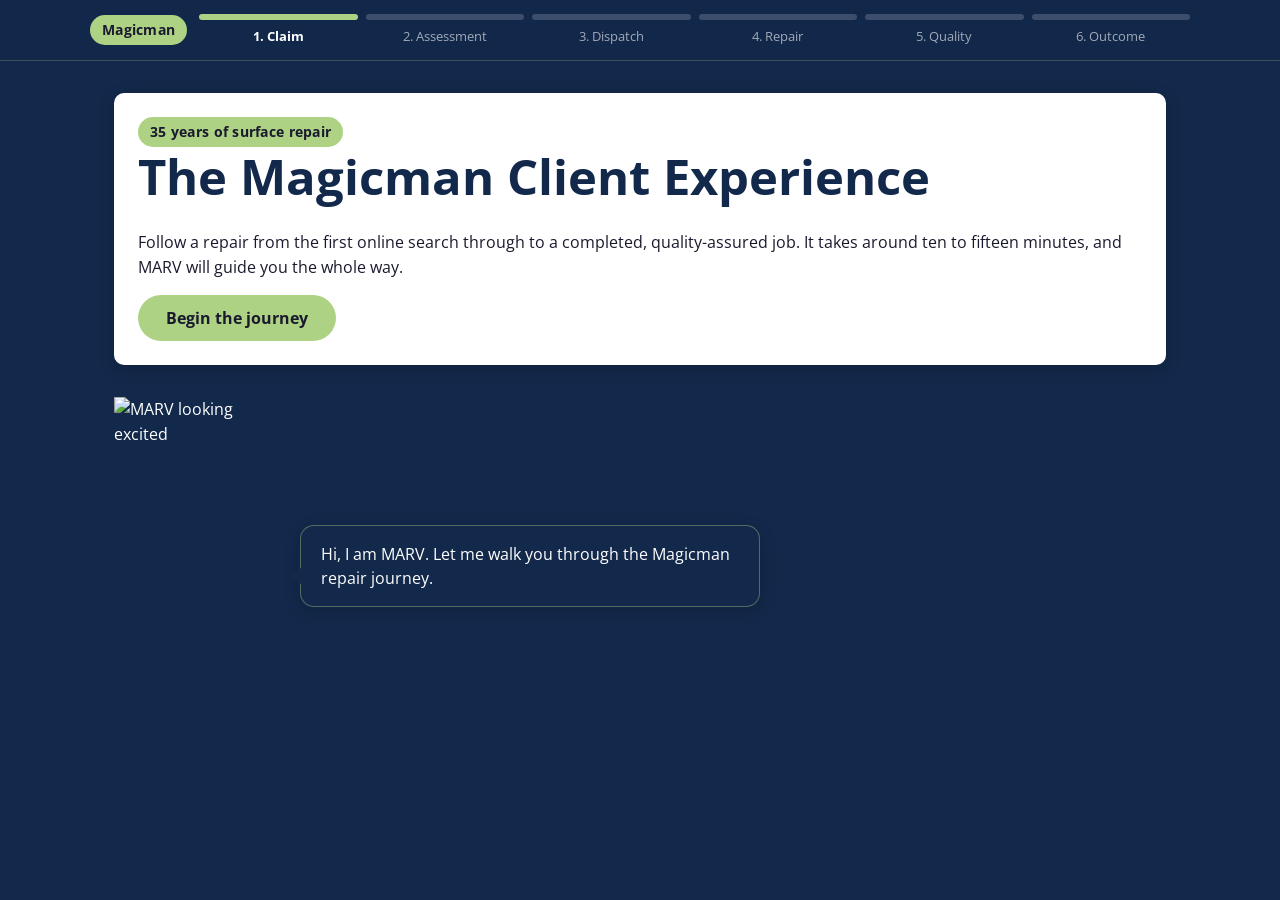
==== index.html @ 82dbc32d "Scaffold MM-CE: folder structure, brand CSS, MARV/navigation JS, index shell - Create full repositor" ====
<!DOCTYPE html>
<html lang="en-GB">
<head>
  <meta charset="UTF-8">
  <meta name="viewport" content="width=device-width, initial-scale=1.0">
  <title>Magicman Client Experience</title>
  <meta name="description" content="An interactive showcase of the Magicman surface repair service journey.">

  <!-- Open Sans via Google Fonts (Bold for headings, Regular for body) -->
  <link rel="preconnect" href="https://fonts.googleapis.com">
  <link rel="preconnect" href="https://fonts.gstatic.com" crossorigin>
  <link href="https://fonts.googleapis.com/css2?family=Open+Sans:wght@400;700&display=swap" rel="stylesheet">

  <link rel="stylesheet" href="css/main.css">
</head>
<body>
  <div class="app-shell">

    <!-- Progress indicator - visible at all times, reflects journey position -->
    <header class="progress-bar" aria-label="Journey progress">
      <div class="progress-bar__inner">
        <span class="label-accent">Magicman</span>
        <ol class="progress-steps" id="progress-steps">
          <!-- Steps rendered by main.js -->
        </ol>
      </div>
    </header>

    <main class="content-wrap">

      <!-- Intro / welcome - shown before the journey begins.
           No progression event fires on load. -->
      <section class="stage" id="intro">
        <div class="card fade-up">
          <span class="label-accent">35 years of surface repair</span>
          <h1>The Magicman Client Experience</h1>
          <p>
            Follow a repair from the first online search through to a completed,
            quality-assured job. It takes around ten to fifteen minutes, and
            MARV will guide you the whole way.
          </p>
          <button class="btn btn-primary" id="start-journey" type="button">
            Begin the journey
          </button>
        </div>

        <!-- MARV guide block -->
        <div class="marv fade-up" style="--delay: 160ms; margin-top: 32px;">
          <img class="marv-sprite" id="marv-sprite"
               src="assets/marv/marvexcited.png"
               alt="MARV the Magicman guide">
          <div class="marv-bubble default" id="marv-bubble">
            Hi, I am MARV. Let me walk you through the Magicman repair journey.
          </div>
        </div>
      </section>

      <!-- Stage host - stage files are loaded into here on demand -->
      <section id="stage-host" aria-live="polite"></section>

    </main>
  </div>

  <script src="js/main.js"></script>
</body>
</html>
---- css/main.css ----
/* ==========================================================================
   Magicman Client Experience (MM-CE)
   main.css - Global styles, brand system, base components
   UK English throughout. No em dashes anywhere in this project.
   ========================================================================== */

/* --------------------------------------------------------------------------
   1. Brand variables
   -------------------------------------------------------------------------- */
:root {
  /* Brand colours */
  --navy: #13294B;        /* Crow Black Blue - primary background and structure */
  --wasabi: #AED284;      /* Primary accent - highlights, badges, buttons, key labels */
  --lone-hunter: #93C847; /* Secondary accent - icons, dividers, supporting elements */
  --white: #FFFFFF;       /* Body text on dark, card backgrounds */
  --dark-text: #1A1A2E;   /* Body text on white or light backgrounds */

  /* Reaction colours (success / error feedback) */
  --reaction-correct: var(--wasabi);
  --reaction-wrong: #C0392B;

  /* Typography scale (Open Sans) */
  --font-family: 'Open Sans', Arial, Helvetica, sans-serif;
  --h1: 48.8px;
  --h2: 39px;
  --h3: 31px;
  --h4: 25px;
  --h5: 20px;
  --body: 16px;

  /* Layout */
  --max-content-width: 1100px;
  --card-radius: 10px;
  --card-shadow: 0 4px 16px rgba(0, 0, 0, 0.18);
  --card-padding: 24px;

  /* Motion */
  --transition-fast: 160ms ease;
  --transition-base: 280ms ease;
  --entrance-duration: 520ms;
}

/* --------------------------------------------------------------------------
   2. Reset and base
   -------------------------------------------------------------------------- */
*,
*::before,
*::after {
  box-sizing: border-box;
}

html,
body {
  margin: 0;
  padding: 0;
}

body {
  font-family: var(--font-family);
  font-size: var(--body);
  font-weight: 400;
  line-height: 1.55;
  color: var(--white);
  background-color: var(--navy);
  -webkit-font-smoothing: antialiased;
  -moz-osx-font-smoothing: grayscale;
  min-height: 100vh;
}

img {
  max-width: 100%;
  display: block;
}

/* --------------------------------------------------------------------------
   3. Typography
   -------------------------------------------------------------------------- */
h1, h2, h3, h4, h5 {
  font-weight: 700;
  line-height: 1.2;
  margin: 0 0 0.5em;
}

h1 { font-size: var(--h1); }
h2 { font-size: var(--h2); }
h3 { font-size: var(--h3); }
h4 { font-size: var(--h4); }
h5 { font-size: var(--h5); }

p {
  margin: 0 0 1em;
}

a {
  color: var(--wasabi);
}

/* Accent labels - Wasabi/Lone Hunter only used as backgrounds with dark text,
   never as readable text on a light background (WCAG). */
.label-accent {
  display: inline-block;
  background-color: var(--wasabi);
  color: var(--dark-text);
  font-weight: 700;
  padding: 4px 12px;
  border-radius: 999px;
  font-size: 14px;
  letter-spacing: 0.02em;
}

/* --------------------------------------------------------------------------
   4. Layout
   -------------------------------------------------------------------------- */
.app-shell {
  display: flex;
  flex-direction: column;
  min-height: 100vh;
}

.content-wrap {
  width: 100%;
  max-width: var(--max-content-width);
  margin: 0 auto;
  padding: 32px 24px 64px;
}

/* --------------------------------------------------------------------------
   5. Cards
   -------------------------------------------------------------------------- */
.card {
  background-color: var(--white);
  color: var(--dark-text);
  border-radius: var(--card-radius);
  box-shadow: var(--card-shadow);
  padding: var(--card-padding);
}

.card h1, .card h2, .card h3, .card h4, .card h5 {
  color: var(--navy);
}

/* Grid rule: any grid with expandable / click-to-reveal cards must use
   align-items: start on the container and align-self: start on each card.
   Never default stretch. */
.card-grid {
  display: grid;
  gap: 20px;
  align-items: start;
}

.card-grid > .card {
  align-self: start;
}

/* --------------------------------------------------------------------------
   6. Buttons
   -------------------------------------------------------------------------- */
.btn {
  font-family: var(--font-family);
  font-size: var(--body);
  font-weight: 700;
  cursor: pointer;
  border: none;
  border-radius: 999px;
  padding: 12px 28px;
  transition: transform var(--transition-fast), box-shadow var(--transition-fast), background-color var(--transition-fast);
}

.btn:focus-visible {
  outline: 3px solid var(--lone-hunter);
  outline-offset: 2px;
}

.btn-primary {
  background-color: var(--wasabi);
  color: var(--dark-text);
}

.btn-primary:hover {
  background-color: var(--lone-hunter);
  transform: translateY(-2px);
  box-shadow: 0 6px 18px rgba(0, 0, 0, 0.28);
}

.btn-ghost {
  background-color: transparent;
  color: var(--white);
  border: 2px solid var(--wasabi);
}

.btn-ghost:hover {
  background-color: rgba(174, 210, 132, 0.14);
}

.btn:disabled {
  opacity: 0.45;
  cursor: not-allowed;
  transform: none;
  box-shadow: none;
}

/* --------------------------------------------------------------------------
   7. Progress indicator
   -------------------------------------------------------------------------- */
.progress-bar {
  position: sticky;
  top: 0;
  z-index: 50;
  background-color: rgba(19, 41, 75, 0.96);
  backdrop-filter: blur(4px);
  border-bottom: 1px solid rgba(174, 210, 132, 0.25);
  padding: 14px 24px;
}

.progress-bar__inner {
  max-width: var(--max-content-width);
  margin: 0 auto;
  display: flex;
  align-items: center;
  gap: 12px;
}

.progress-steps {
  display: flex;
  flex: 1;
  gap: 8px;
  list-style: none;
  margin: 0;
  padding: 0;
}

.progress-step {
  flex: 1;
  display: flex;
  flex-direction: column;
  align-items: center;
  gap: 6px;
  text-align: center;
  font-size: 13px;
  color: rgba(255, 255, 255, 0.6);
  transition: color var(--transition-base);
}

.progress-step__dot {
  width: 100%;
  height: 6px;
  border-radius: 999px;
  background-color: rgba(255, 255, 255, 0.18);
  transition: background-color var(--transition-base);
}

.progress-step__label {
  white-space: nowrap;
  overflow: hidden;
  text-overflow: ellipsis;
  max-width: 100%;
}

.progress-step.is-active {
  color: var(--white);
  font-weight: 700;
}

.progress-step.is-active .progress-step__dot {
  background-color: var(--wasabi);
}

.progress-step.is-complete {
  color: rgba(174, 210, 132, 0.9);
}

.progress-step.is-complete .progress-step__dot {
  background-color: var(--lone-hunter);
}

/* --------------------------------------------------------------------------
   8. MARV - guide character and speech bubble
   -------------------------------------------------------------------------- */
.marv {
  display: flex;
  align-items: flex-end;
  gap: 18px;
}

.marv-sprite {
  width: 168px;
  height: 210px;        /* 224 x 280 native ratio, scaled */
  object-fit: contain;
  flex-shrink: 0;
}

.marv-bubble {
  position: relative;
  max-width: 460px;
  padding: 16px 20px;
  border-radius: 14px;
  font-size: var(--body);
  line-height: 1.5;
  box-shadow: var(--card-shadow);
}

/* Speech tail */
.marv-bubble::before {
  content: '';
  position: absolute;
  left: -12px;
  bottom: 22px;
  border-width: 8px 12px 8px 0;
  border-style: solid;
  border-color: transparent currentColor transparent transparent;
}

/* default - navy background, white text */
.marv-bubble.default {
  background-color: var(--navy);
  color: var(--white);
  border: 1px solid rgba(174, 210, 132, 0.4);
}
.marv-bubble.default::before {
  border-right-color: var(--navy);
}

/* correct - green background, dark text.
   'correct' and 'correct-reaction' are treated as equivalent. */
.marv-bubble.correct,
.marv-bubble.correct-reaction {
  background-color: var(--reaction-correct);
  color: var(--dark-text);
}
.marv-bubble.correct::before,
.marv-bubble.correct-reaction::before {
  border-right-color: var(--reaction-correct);
}

/* wrong - red background, white text.
   'wrong' and 'wrong-reaction' are treated as equivalent. */
.marv-bubble.wrong,
.marv-bubble.wrong-reaction {
  background-color: var(--reaction-wrong);
  color: var(--white);
}
.marv-bubble.wrong::before,
.marv-bubble.wrong-reaction::before {
  border-right-color: var(--reaction-wrong);
}

/* --------------------------------------------------------------------------
   9. Stage container and entrance animations
   -------------------------------------------------------------------------- */
.stage {
  animation: stage-enter var(--entrance-duration) ease both;
}

.fade-up {
  animation: fade-up var(--entrance-duration) ease both;
}

/* Stagger helper - apply with inline style --delay if needed */
.fade-up[style*="--delay"] {
  animation-delay: var(--delay);
}

@keyframes stage-enter {
  from {
    opacity: 0;
    transform: translateY(24px);
  }
  to {
    opacity: 1;
    transform: translateY(0);
  }
}

@keyframes fade-up {
  from {
    opacity: 0;
    transform: translateY(16px);
  }
  to {
    opacity: 1;
    transform: translateY(0);
  }
}

/* Respect reduced motion preferences */
@media (prefers-reduced-motion: reduce) {
  *,
  *::before,
  *::after {
    animation-duration: 0.001ms !important;
    animation-iteration-count: 1 !important;
    transition-duration: 0.001ms !important;
  }
}

/* --------------------------------------------------------------------------
   10. Utility
   -------------------------------------------------------------------------- */
.visually-hidden {
  position: absolute;
  width: 1px;
  height: 1px;
  padding: 0;
  margin: -1px;
  overflow: hidden;
  clip: rect(0, 0, 0, 0);
  white-space: nowrap;
  border: 0;
}

.text-centre {
  text-align: center;
}

/* --------------------------------------------------------------------------
   11. Responsive - desktop optimised, tablet supported, mobile not broken
   -------------------------------------------------------------------------- */

/* Tablet landscape (1024px) */
@media (max-width: 1024px) {
  :root {
    --h1: 40px;
    --h2: 33px;
    --h3: 27px;
  }
}

/* Mobile - must not be broken */
@media (max-width: 720px) {
  :root {
    --h1: 32px;
    --h2: 27px;
    --h3: 23px;
    --h4: 20px;
  }

  .content-wrap {
    padding: 24px 16px 48px;
  }

  .marv {
    flex-direction: column;
    align-items: center;
    text-align: center;
  }

  .marv-bubble::before {
    display: none;
  }

  .progress-step__label {
    display: none;
  }
}
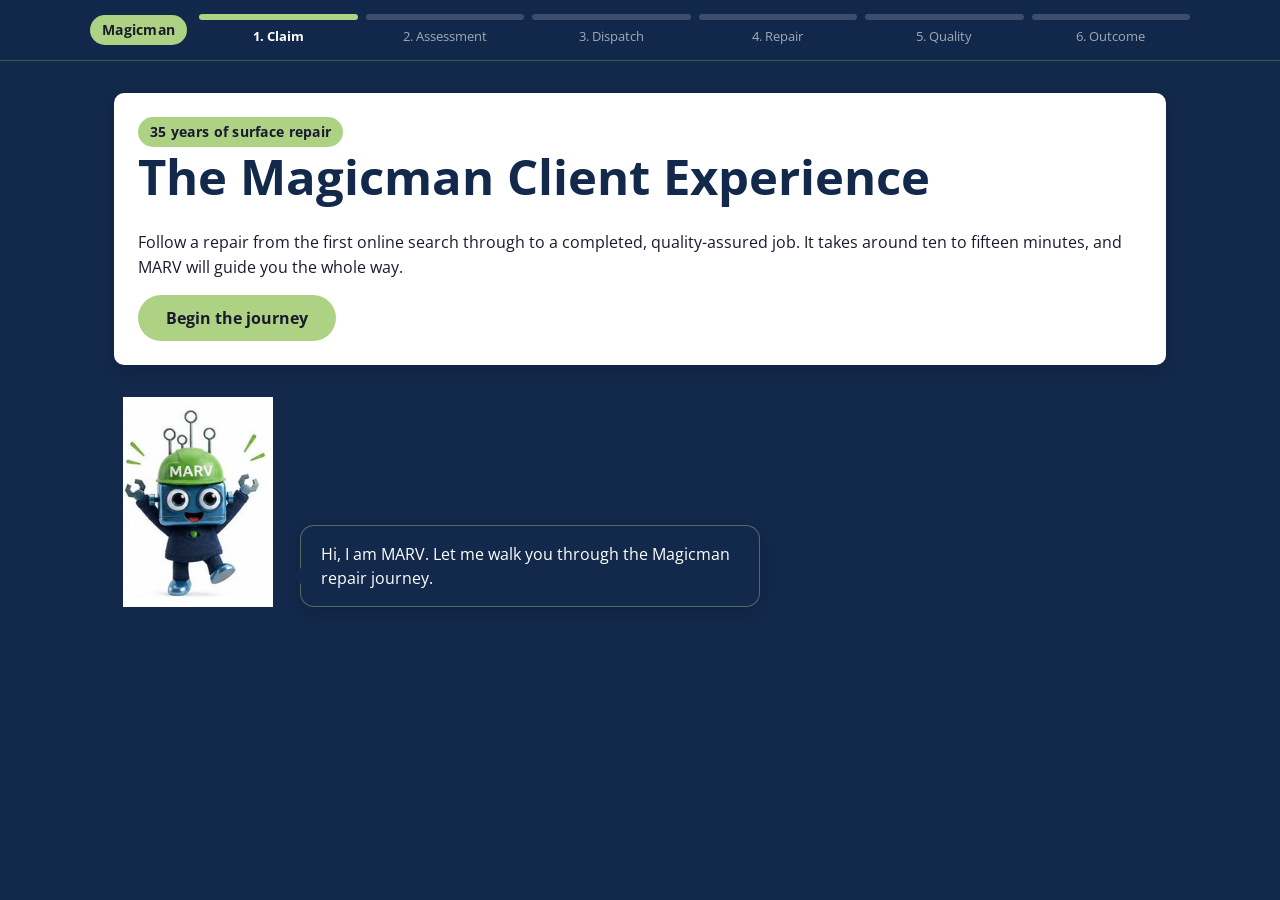
==== commit 9f2234f2: "Point MARV sprite references at the hyphenated asset filenames" ====
--- a/index.html
+++ b/index.html
@@ -47,7 +47,7 @@
         <!-- MARV guide block -->
         <div class="marv fade-up" style="--delay: 160ms; margin-top: 32px;">
           <img class="marv-sprite" id="marv-sprite"
-               src="assets/marv/marvexcited.png"
+               src="assets/marv/marv-excited.png"
                alt="MARV the Magicman guide">
           <div class="marv-bubble default" id="marv-bubble">
             Hi, I am MARV. Let me walk you through the Magicman repair journey.
--- a/css/main.css
+++ b/css/main.css
@@ -320,26 +320,20 @@
   border-right-color: var(--navy);
 }
 
-/* correct - green background, dark text.
-   'correct' and 'correct-reaction' are treated as equivalent. */
-.marv-bubble.correct,
+/* correct-reaction - green background, dark text */
 .marv-bubble.correct-reaction {
   background-color: var(--reaction-correct);
   color: var(--dark-text);
 }
-.marv-bubble.correct::before,
 .marv-bubble.correct-reaction::before {
   border-right-color: var(--reaction-correct);
 }
 
-/* wrong - red background, white text.
-   'wrong' and 'wrong-reaction' are treated as equivalent. */
-.marv-bubble.wrong,
+/* wrong-reaction - red background, white text */
 .marv-bubble.wrong-reaction {
   background-color: var(--reaction-wrong);
   color: var(--white);
 }
-.marv-bubble.wrong::before,
 .marv-bubble.wrong-reaction::before {
   border-right-color: var(--reaction-wrong);
 }
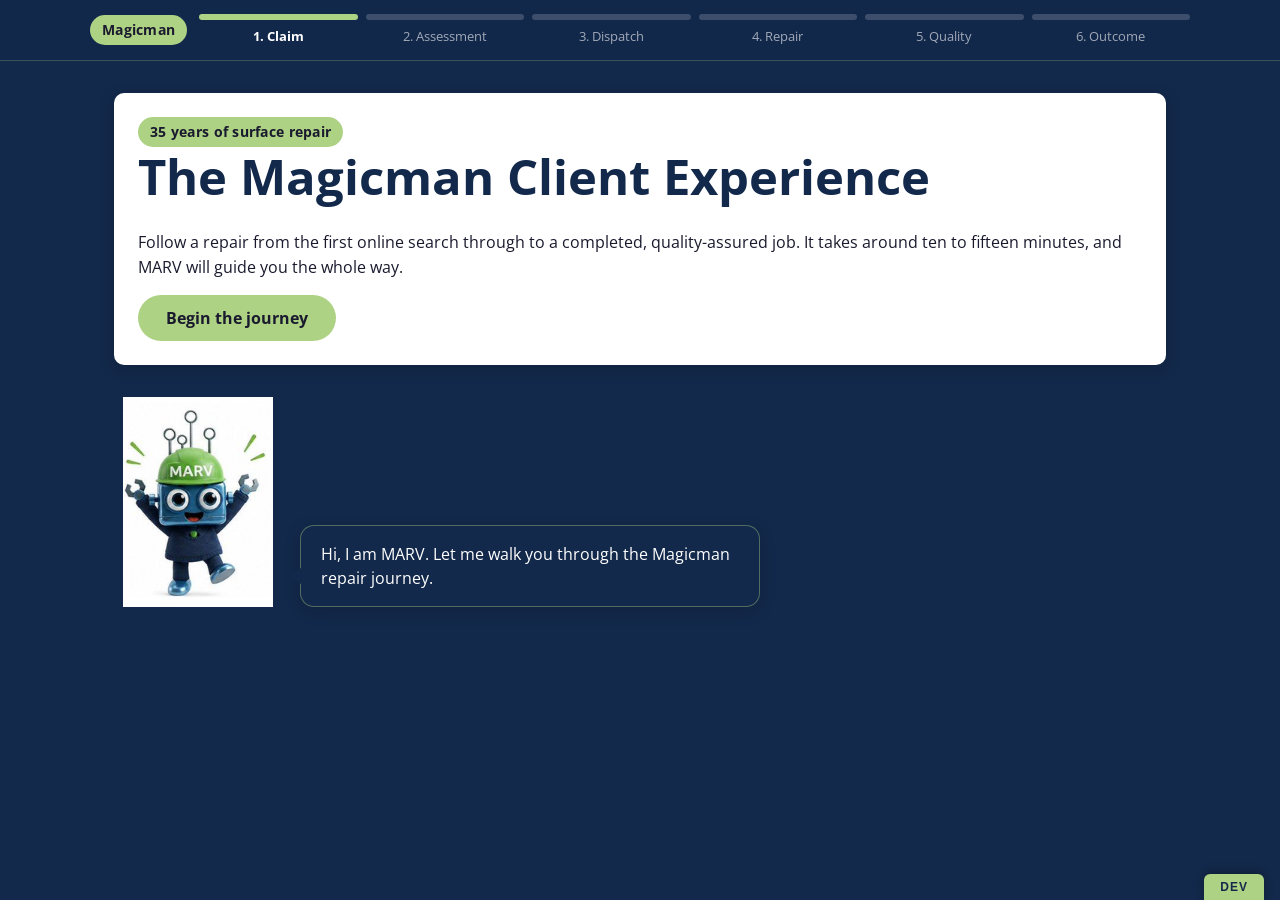
==== commit b3005ea7: "Add Stage 2 assessment page and developer navigation panel" ====
--- a/index.html
+++ b/index.html
@@ -47,7 +47,7 @@
         <!-- MARV guide block -->
         <div class="marv fade-up" style="--delay: 160ms; margin-top: 32px;">
           <img class="marv-sprite" id="marv-sprite"
-               src="assets/marv/marv-excited.png"
+               src="assets/marv/marvexcited.png"
                alt="MARV the Magicman guide">
           <div class="marv-bubble default" id="marv-bubble">
             Hi, I am MARV. Let me walk you through the Magicman repair journey.
@@ -61,6 +61,17 @@
     </main>
   </div>
 
+  <!-- DEVELOPER NAVIGATION - REMOVE BEFORE LAUNCH -->
+  <div class="dev-nav" id="dev-nav">
+    <div class="dev-nav__panel">
+      <h4 class="dev-nav__title">Developer Navigation - Remove Before Launch</h4>
+      <a class="dev-nav__btn" href="stages/MM-CE-S1-claim.html">Stage 1 - The Problem Lands</a>
+      <a class="dev-nav__btn" href="stages/MM-CE-S2-assessment.html">Stage 2 - Assessment</a>
+    </div>
+    <button class="dev-nav__tab" type="button"
+            onclick="document.getElementById('dev-nav').classList.toggle('is-open')">DEV</button>
+  </div>
+
   <script src="js/main.js"></script>
 </body>
 </html>
--- a/css/main.css
+++ b/css/main.css
@@ -446,3 +446,199 @@
     display: none;
   }
 }
+
+/* --------------------------------------------------------------------------
+   12. Mobile optimisations (class-based)
+   Applied when js/main.js tags the body with .device-mobile (viewport
+   < 768px). These are deliberately scoped to body.device-mobile so the
+   detection in main.js is the single source of truth for the breakpoint.
+
+   Note: the Ken Burns sequence, the customer / MARV videos and the full
+   MARV reveal live inside the self-contained stages/MM-CE-S1-claim.html,
+   which does not load this stylesheet. The generic `video` and Ken Burns
+   rules below take effect only for content rendered within this shell
+   (and for any stage wired to load css/main.css).
+   -------------------------------------------------------------------------- */
+
+/* No horizontal scrolling under any circumstances */
+body.device-mobile {
+  overflow-x: hidden;
+}
+
+/* Font sizes scaled down: H1 32px, H2 26px, body stays 16px */
+body.device-mobile {
+  font-size: 16px;
+}
+body.device-mobile h1 {
+  font-size: 32px;
+}
+body.device-mobile h2 {
+  font-size: 26px;
+}
+
+/* Single column layout throughout - no side by side elements */
+body.device-mobile .card-grid {
+  grid-template-columns: 1fr;
+}
+
+/* Card padding reduced to 16px minimum */
+body.device-mobile .card {
+  padding: 16px;
+}
+body.device-mobile .content-wrap {
+  padding: 24px 16px 48px;
+}
+
+/* MARV sprite and speech bubble stacked vertically - sprite above, bubble below */
+body.device-mobile .marv {
+  flex-direction: column;
+  align-items: center;
+  text-align: center;
+  gap: 14px;
+}
+body.device-mobile .marv-bubble {
+  max-width: 100%;
+}
+body.device-mobile .marv-bubble::before {
+  display: none; /* sideways tail makes no sense once stacked */
+}
+
+/* All buttons full width with a 48px minimum touch target */
+body.device-mobile .btn {
+  display: block;
+  width: 100%;
+  min-height: 48px;
+}
+
+/* Videos scale to 100% width of the viewport */
+body.device-mobile video {
+  width: 100%;
+  height: auto;
+  max-width: 100%;
+}
+
+/* Progress bar simplified - show the current stage number and name only */
+body.device-mobile .progress-step:not(.is-active) {
+  display: none;
+}
+body.device-mobile .progress-step__label {
+  display: block;
+  white-space: normal;
+}
+
+/* Ken Burns simplified - images still display and pan, but the alternating
+   zoom is dropped to a single lighter pan for performance on mobile. */
+body.device-mobile .kb-panel.active.kb-dir-a .kb-image,
+body.device-mobile .kb-panel.active.kb-dir-b .kb-image {
+  animation: none;
+  transform: scale(1.04);
+  transition: transform 6s ease-out;
+}
+
+/* --------------------------------------------------------------------------
+   12a. Stage 1 specifics (stages/MM-CE-S1-claim.html, when wired to load this
+   stylesheet). Stage 1 uses its own class names, so the generic rules above
+   do not reach it; these target its actual layout classes. Higher specificity
+   than Stage 1's own rules, so they win regardless of load order.
+   -------------------------------------------------------------------------- */
+
+/* All Stage 1 buttons full width with a 48px touch target, stacked */
+body.device-mobile .btn-primary,
+body.device-mobile .btn-secondary {
+  display: block;
+  width: 100%;
+  min-height: 48px;
+}
+
+/* Stack the Back / Continue button rows */
+body.device-mobile .scene-actions {
+  flex-direction: column;
+  align-items: stretch;
+}
+
+/* MARV scene: sprite/panel and copy stack into a single column */
+body.device-mobile .marv-world {
+  flex-direction: column;
+  align-items: center;
+  text-align: center;
+}
+
+/* Single column for the two-up claim field grid */
+body.device-mobile .claim-fields {
+  grid-template-columns: 1fr;
+}
+
+/* ==========================================================================
+   DEVELOPER NAVIGATION - REMOVE BEFORE LAUNCH
+   Shared styling for the #dev-nav panel placed in index.html and each stage
+   file. A small collapsed wasabi DEV tab sits bottom right; clicking it
+   expands a navy panel with stage links. To remove for launch: delete this
+   whole block and every #dev-nav markup div
+   (search: DEVELOPER NAVIGATION - REMOVE BEFORE LAUNCH).
+   ========================================================================== */
+.dev-nav {
+  position: fixed;
+  bottom: 0;
+  right: 16px;
+  z-index: 2147483000;
+  display: flex;
+  flex-direction: column;
+  align-items: flex-end;
+  font-family: var(--font-family);
+}
+
+.dev-nav__tab {
+  background: var(--wasabi);
+  color: var(--navy);
+  border: none;
+  border-radius: 6px 6px 0 0;
+  padding: 6px 16px;
+  font-size: 12px;
+  font-weight: 800;
+  letter-spacing: 1px;
+  cursor: pointer;
+  box-shadow: 0 -2px 10px rgba(0, 0, 0, 0.3);
+}
+
+.dev-nav__panel {
+  display: none;
+  width: 260px;
+  margin-bottom: 6px;
+  padding: 14px;
+  background: var(--navy);
+  border: 2px solid var(--reaction-wrong);
+  border-radius: 8px;
+  box-shadow: 0 10px 30px rgba(0, 0, 0, 0.5);
+}
+
+.dev-nav.is-open .dev-nav__panel {
+  display: block;
+}
+
+.dev-nav__title {
+  margin: 0 0 10px;
+  color: var(--reaction-wrong);
+  font-size: 13px;
+  font-weight: 800;
+  line-height: 1.3;
+}
+
+.dev-nav__btn {
+  display: block;
+  margin-bottom: 8px;
+  padding: 9px 12px;
+  background: rgba(174, 210, 132, 0.12);
+  color: var(--white);
+  border: 1px solid rgba(174, 210, 132, 0.4);
+  border-radius: 6px;
+  text-decoration: none;
+  font-size: 13px;
+}
+
+.dev-nav__btn:last-child {
+  margin-bottom: 0;
+}
+
+.dev-nav__btn:hover {
+  background: rgba(174, 210, 132, 0.25);
+}
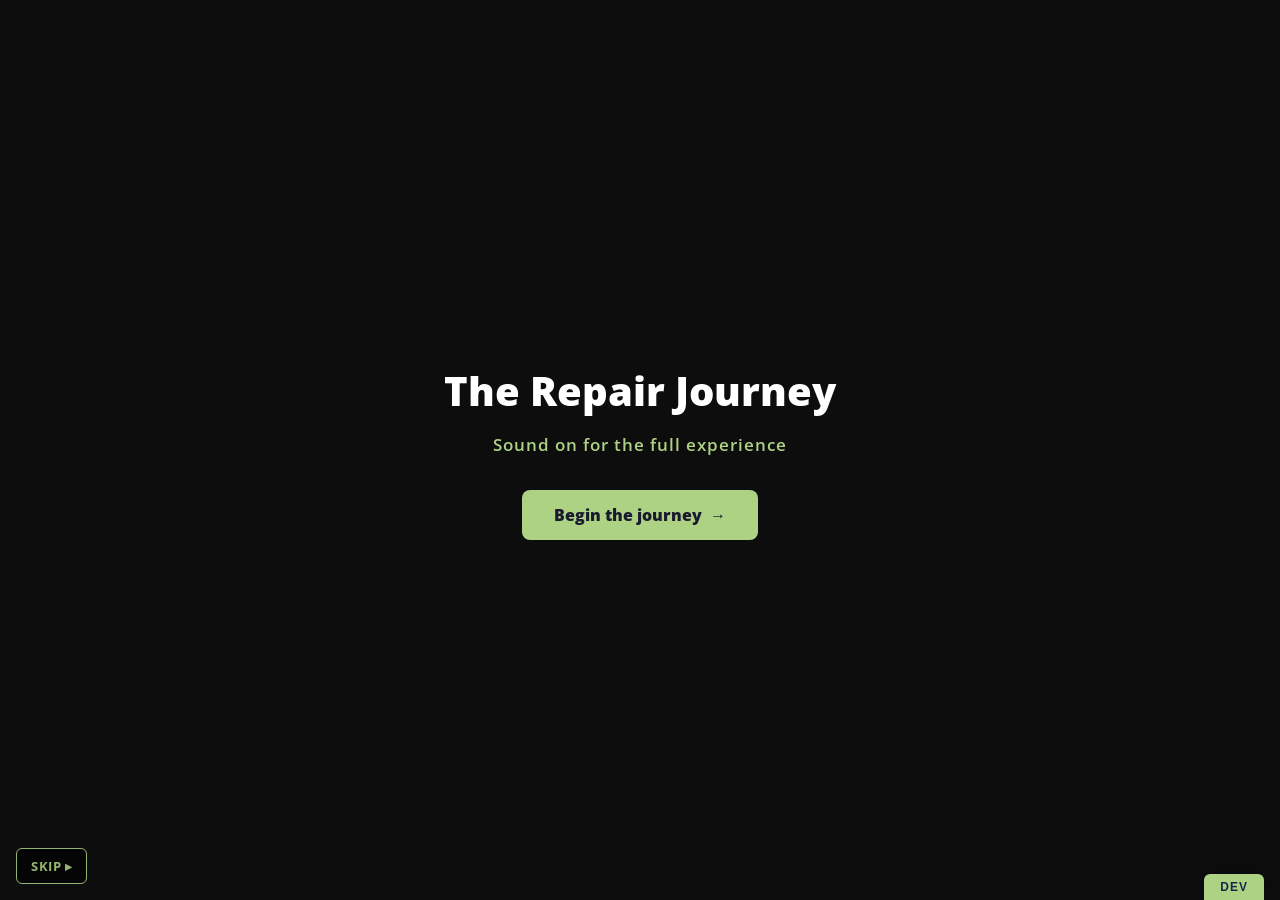
==== commit 833c1b09: "Redirect the site root to Stage 1 Replace the old app-shell index.html, whose Begin button tried to " ====
--- a/index.html
+++ b/index.html
@@ -6,72 +6,32 @@
   <title>Magicman Client Experience</title>
   <meta name="description" content="An interactive showcase of the Magicman surface repair service journey.">
 
-  <!-- Open Sans via Google Fonts (Bold for headings, Regular for body) -->
-  <link rel="preconnect" href="https://fonts.googleapis.com">
-  <link rel="preconnect" href="https://fonts.gstatic.com" crossorigin>
-  <link href="https://fonts.googleapis.com/css2?family=Open+Sans:wght@400;700&display=swap" rel="stylesheet">
+  <!-- The experience starts at Stage 1. The root redirects straight there so
+       the standalone, cinematic stage pages run as intended. -->
+  <link rel="canonical" href="stages/MM-CE-S1-claim.html">
+  <meta http-equiv="refresh" content="0; url=stages/MM-CE-S1-claim.html">
+  <script>window.location.replace('stages/MM-CE-S1-claim.html');</script>
 
-  <link rel="stylesheet" href="css/main.css">
+  <style>
+    html, body { height: 100%; margin: 0; }
+    body {
+      background: #13294B;
+      color: #FFFFFF;
+      font-family: 'Open Sans', Arial, sans-serif;
+      display: flex;
+      align-items: center;
+      justify-content: center;
+      text-align: center;
+      padding: 24px;
+    }
+    a { color: #AED284; font-weight: 700; }
+  </style>
 </head>
 <body>
-  <div class="app-shell">
-
-    <!-- Progress indicator - visible at all times, reflects journey position -->
-    <header class="progress-bar" aria-label="Journey progress">
-      <div class="progress-bar__inner">
-        <span class="label-accent">Magicman</span>
-        <ol class="progress-steps" id="progress-steps">
-          <!-- Steps rendered by main.js -->
-        </ol>
-      </div>
-    </header>
-
-    <main class="content-wrap">
-
-      <!-- Intro / welcome - shown before the journey begins.
-           No progression event fires on load. -->
-      <section class="stage" id="intro">
-        <div class="card fade-up">
-          <span class="label-accent">35 years of surface repair</span>
-          <h1>The Magicman Client Experience</h1>
-          <p>
-            Follow a repair from the first online search through to a completed,
-            quality-assured job. It takes around ten to fifteen minutes, and
-            MARV will guide you the whole way.
-          </p>
-          <button class="btn btn-primary" id="start-journey" type="button">
-            Begin the journey
-          </button>
-        </div>
-
-        <!-- MARV guide block -->
-        <div class="marv fade-up" style="--delay: 160ms; margin-top: 32px;">
-          <img class="marv-sprite" id="marv-sprite"
-               src="assets/marv/marvexcited.png"
-               alt="MARV the Magicman guide">
-          <div class="marv-bubble default" id="marv-bubble">
-            Hi, I am MARV. Let me walk you through the Magicman repair journey.
-          </div>
-        </div>
-      </section>
-
-      <!-- Stage host - stage files are loaded into here on demand -->
-      <section id="stage-host" aria-live="polite"></section>
-
-    </main>
-  </div>
-
-  <!-- DEVELOPER NAVIGATION - REMOVE BEFORE LAUNCH -->
-  <div class="dev-nav" id="dev-nav">
-    <div class="dev-nav__panel">
-      <h4 class="dev-nav__title">Developer Navigation - Remove Before Launch</h4>
-      <a class="dev-nav__btn" href="stages/MM-CE-S1-claim.html">Stage 1 - The Problem Lands</a>
-      <a class="dev-nav__btn" href="stages/MM-CE-S2-assessment.html">Stage 2 - Assessment</a>
-    </div>
-    <button class="dev-nav__tab" type="button"
-            onclick="document.getElementById('dev-nav').classList.toggle('is-open')">DEV</button>
-  </div>
-
-  <script src="js/main.js"></script>
+  <p>
+    Starting the Magicman repair journey...
+    <br>
+    If you are not redirected, <a href="stages/MM-CE-S1-claim.html">enter here</a>.
+  </p>
 </body>
 </html>
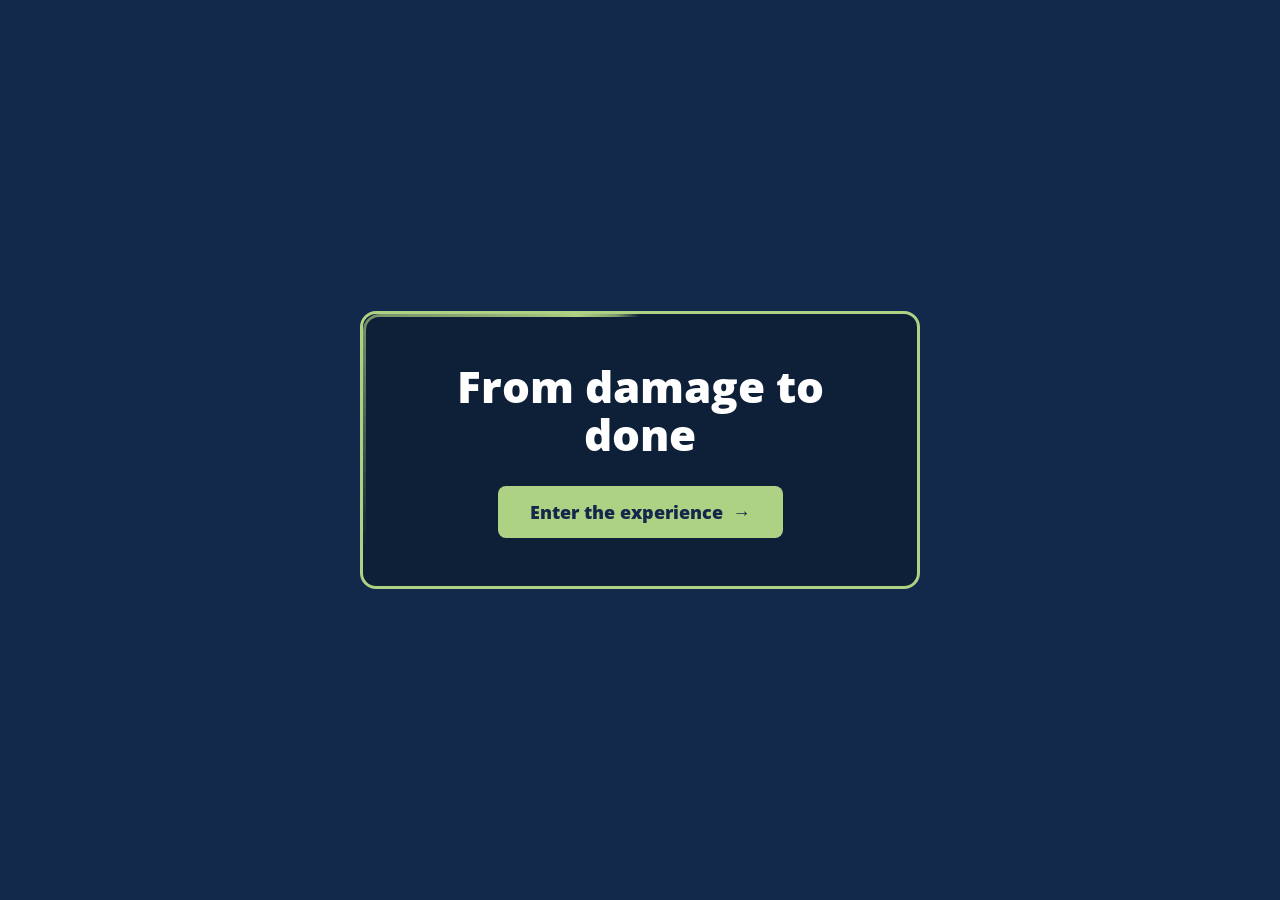
==== commit 1179e32e: "S7 ambient music for the Ken Burns montage + index landing page Task 1 (MM-CE-S7-outcome.html): add " ====
--- a/index.html
+++ b/index.html
@@ -3,16 +3,13 @@
 <head>
   <meta charset="UTF-8">
   <meta name="viewport" content="width=device-width, initial-scale=1.0">
-  <title>Magicman Client Experience</title>
+  <title>Magicman | From damage to done</title>
   <meta name="description" content="An interactive showcase of the Magicman surface repair service journey.">
-
-  <!-- The experience starts at Stage 1. The root redirects straight there so
-       the standalone, cinematic stage pages run as intended. -->
-  <link rel="canonical" href="stages/MM-CE-S1-claim.html">
-  <meta http-equiv="refresh" content="0; url=stages/MM-CE-S1-claim.html">
-  <script>window.location.replace('stages/MM-CE-S1-claim.html');</script>
+  <link rel="preconnect" href="https://fonts.googleapis.com">
+  <link href="https://fonts.googleapis.com/css2?family=Open+Sans:wght@400;600;700;800&display=swap" rel="stylesheet">
 
   <style>
+    *, *::before, *::after { box-sizing: border-box; }
     html, body { height: 100%; margin: 0; }
     body {
       background: #13294B;
@@ -24,14 +21,70 @@
       text-align: center;
       padding: 24px;
     }
-    a { color: #AED284; font-weight: 700; }
+
+    /* Wasabi glow border treatment - circuit trace style, matching the MARV
+       sprites and cards across the stage files. */
+    @property --angle { syntax: '<angle>'; initial-value: 0deg; inherits: false; }
+    .landing-card {
+      position: relative;
+      background: #0E1F38;
+      border: 3px solid #AED284;
+      border-radius: 16px;
+      padding: 48px 56px;
+      max-width: 560px;
+      animation: glowPulse 2s ease-in-out infinite;
+    }
+    .landing-card::before {
+      content: "";
+      position: absolute;
+      inset: 0;
+      border-radius: 16px;
+      padding: 3px;
+      background: conic-gradient(from var(--angle, 0deg),
+                  rgba(174, 210, 132, 0) 0deg,
+                  rgba(174, 210, 132, 0) 250deg,
+                  rgba(174, 210, 132, 0.7) 300deg,
+                  #AED284 335deg,
+                  rgba(174, 210, 132, 0.7) 350deg,
+                  rgba(174, 210, 132, 0) 360deg);
+      -webkit-mask: linear-gradient(#fff 0 0) content-box, linear-gradient(#fff 0 0);
+      -webkit-mask-composite: xor;
+              mask: linear-gradient(#fff 0 0) content-box, linear-gradient(#fff 0 0);
+      mask-composite: exclude;
+      animation: trace 3.5s linear infinite;
+      pointer-events: none;
+    }
+    @keyframes glowPulse {
+      0%, 100% { box-shadow: 0 0 8px 3px rgba(174, 210, 132, 0.4); }
+      50%      { box-shadow: 0 0 16px 6px rgba(174, 210, 132, 0.7); }
+    }
+    @keyframes trace { to { --angle: 360deg; } }
+
+    .landing-title {
+      color: #FFFFFF;
+      font-weight: 800;
+      font-size: 44px;
+      line-height: 1.1;
+      margin: 0 0 28px;
+    }
+    .landing-cta {
+      display: inline-block;
+      background: #AED284;
+      color: #13294B;
+      font-weight: 800;
+      font-size: 18px;
+      padding: 14px 32px;
+      border-radius: 8px;
+      text-decoration: none;
+      transition: background 0.2s ease, transform 0.1s ease;
+    }
+    .landing-cta:hover { background: #c5e89e; transform: translateY(-2px); }
   </style>
 </head>
 <body>
-  <p>
-    Starting the Magicman repair journey...
-    <br>
-    If you are not redirected, <a href="stages/MM-CE-S1-claim.html">enter here</a>.
-  </p>
+  <main class="landing-card">
+    <h1 class="landing-title">From damage to done</h1>
+    <a class="landing-cta" href="stages/MM-CE-S1-claim.html">Enter the experience &nbsp;&rarr;</a>
+  </main>
 </body>
 </html>
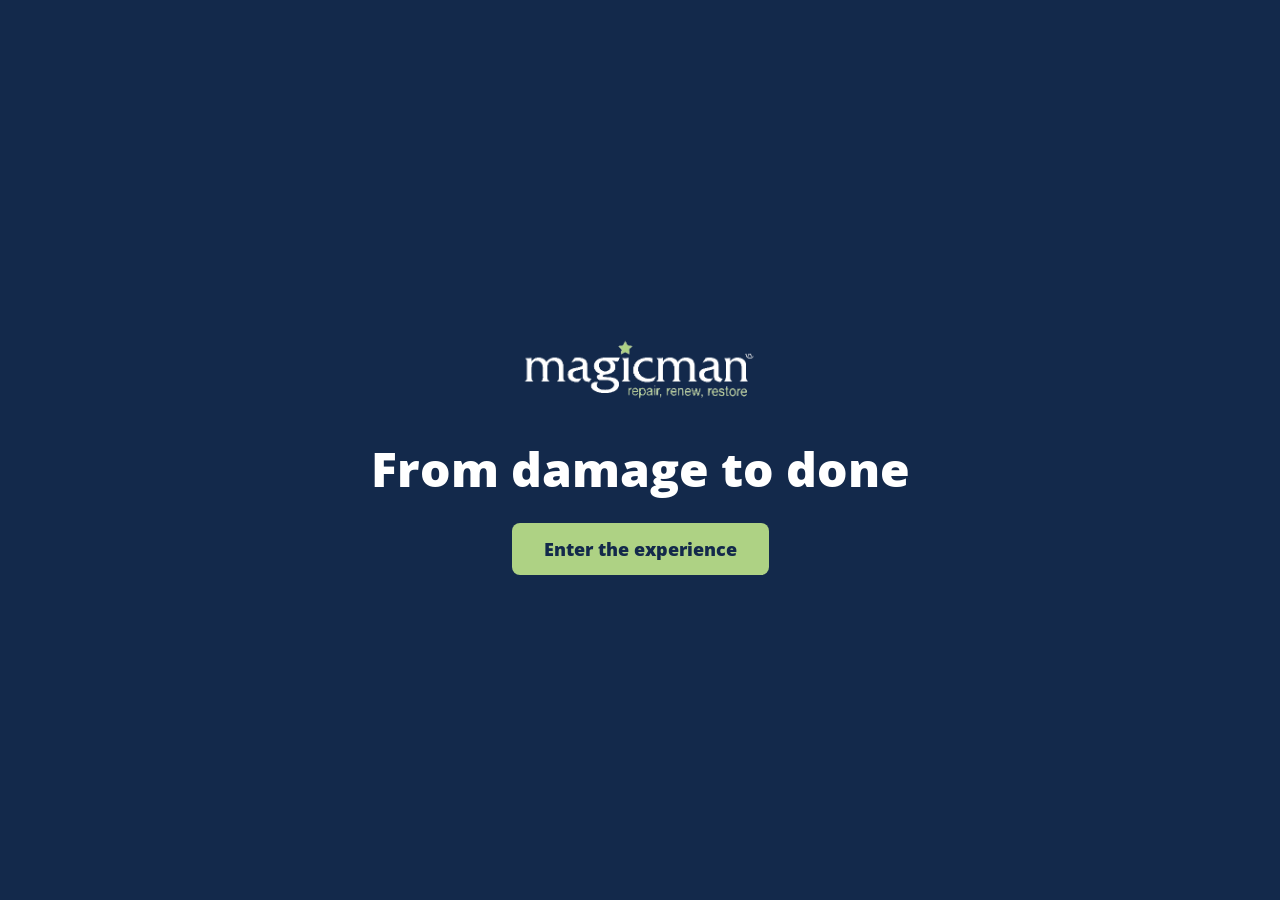
==== commit f4513d6e: "Rebuild landing screen as cinematic sliding doors Replace the landing card with a full-viewport slid" ====
--- a/index.html
+++ b/index.html
@@ -10,64 +10,45 @@
 
   <style>
     *, *::before, *::after { box-sizing: border-box; }
-    html, body { height: 100%; margin: 0; }
-    body {
-      background: #13294B;
-      color: #FFFFFF;
+    html, body {
+      height: 100%;
+      margin: 0;
+      overflow: hidden;                /* doors slide off-screen, no scrollbars */
+      background: #13294B;             /* navy revealed behind the doors */
       font-family: 'Open Sans', Arial, sans-serif;
+    }
+
+    /* ----------------------------------------------------------------------
+       Reveal layer - sits behind the doors and is uncovered as they open.
+       ---------------------------------------------------------------------- */
+    .reveal {
+      position: fixed;
+      inset: 0;
+      z-index: 1;
       display: flex;
+      flex-direction: column;
       align-items: center;
       justify-content: center;
+      gap: 28px;
+      padding: 24px;
       text-align: center;
-      padding: 24px;
     }
-
-    /* Wasabi glow border treatment - circuit trace style, matching the MARV
-       sprites and cards across the stage files. */
-    @property --angle { syntax: '<angle>'; initial-value: 0deg; inherits: false; }
-    .landing-card {
-      position: relative;
-      background: #0E1F38;
-      border: 3px solid #AED284;
-      border-radius: 16px;
-      padding: 48px 56px;
-      max-width: 560px;
-      animation: glowPulse 2s ease-in-out infinite;
+    .reveal-logo {
+      height: 90px;
+      width: auto;
+      opacity: 0;
+      transition: opacity 0.7s ease;
     }
-    .landing-card::before {
-      content: "";
-      position: absolute;
-      inset: 0;
-      border-radius: 16px;
-      padding: 3px;
-      background: conic-gradient(from var(--angle, 0deg),
-                  rgba(174, 210, 132, 0) 0deg,
-                  rgba(174, 210, 132, 0) 250deg,
-                  rgba(174, 210, 132, 0.7) 300deg,
-                  #AED284 335deg,
-                  rgba(174, 210, 132, 0.7) 350deg,
-                  rgba(174, 210, 132, 0) 360deg);
-      -webkit-mask: linear-gradient(#fff 0 0) content-box, linear-gradient(#fff 0 0);
-      -webkit-mask-composite: xor;
-              mask: linear-gradient(#fff 0 0) content-box, linear-gradient(#fff 0 0);
-      mask-composite: exclude;
-      animation: trace 3.5s linear infinite;
-      pointer-events: none;
-    }
-    @keyframes glowPulse {
-      0%, 100% { box-shadow: 0 0 8px 3px rgba(174, 210, 132, 0.4); }
-      50%      { box-shadow: 0 0 16px 6px rgba(174, 210, 132, 0.7); }
-    }
-    @keyframes trace { to { --angle: 360deg; } }
-
-    .landing-title {
+    .reveal-title {
       color: #FFFFFF;
       font-weight: 800;
-      font-size: 44px;
+      font-size: 48px;
       line-height: 1.1;
-      margin: 0 0 28px;
+      margin: 0;
+      opacity: 0;
+      transition: opacity 0.7s ease;
     }
-    .landing-cta {
+    .reveal-cta {
       display: inline-block;
       background: #AED284;
       color: #13294B;
@@ -76,15 +57,65 @@
       padding: 14px 32px;
       border-radius: 8px;
       text-decoration: none;
-      transition: background 0.2s ease, transform 0.1s ease;
+      opacity: 0;
+      transition: opacity 0.7s ease, transform 0.1s ease;
     }
-    .landing-cta:hover { background: #c5e89e; transform: translateY(-2px); }
+    .reveal-cta:hover { transform: translateY(-2px); }
+
+    /* The reveal content fades in (staggered) once the doors begin opening. */
+    body.is-open .reveal-logo  { opacity: 1; }
+    body.is-open .reveal-title { opacity: 1; transition-delay: 0.2s; }
+    body.is-open .reveal-cta   { opacity: 1; transition-delay: 0.4s; animation: marvGlowPulse 2s ease-in-out infinite; }
+
+    /* Shared wasabi glow pulse, matching the MARV sprites in the stage files. */
+    @keyframes marvGlowPulse {
+      0%, 100% { box-shadow: 0 0 8px 3px rgba(174, 210, 132, 0.4); }
+      50%      { box-shadow: 0 0 16px 6px rgba(174, 210, 132, 0.7); }
+    }
+
+    /* ----------------------------------------------------------------------
+       Sliding doors - two full-height panels meeting at the centre, no gap.
+       Left = damaged surface, right = repaired surface. They slide apart
+       after a hold, revealing the navy landing content behind.
+       ---------------------------------------------------------------------- */
+    .door {
+      position: fixed;
+      top: 0;
+      width: 50vw;
+      height: 100%;
+      z-index: 10;
+      background-size: cover;
+      background-position: center;
+      background-repeat: no-repeat;
+      transition: transform 1s ease-in-out;
+    }
+    .door--left  { left: 0;  background-image: url('assets/images/counter_chip.png'); }
+    .door--right { left: 50vw; background-image: url('assets/images/counter_chip_after.png'); }
+
+    body.is-open .door--left  { transform: translateX(-100%); }
+    body.is-open .door--right { transform: translateX(100%); }
   </style>
 </head>
 <body>
-  <main class="landing-card">
-    <h1 class="landing-title">From damage to done</h1>
-    <a class="landing-cta" href="stages/MM-CE-S1-claim.html">Enter the experience &nbsp;&rarr;</a>
+
+  <!-- Behind the doors: navy background with the centred landing content. -->
+  <main class="reveal">
+    <img class="reveal-logo" src="assets/images/magicman-white.png" alt="Magicman">
+    <h1 class="reveal-title">From damage to done</h1>
+    <a class="reveal-cta" href="stages/MM-CE-S1-claim.html">Enter the experience</a>
   </main>
+
+  <!-- Sliding doors: damaged surface (left) and repaired surface (right). -->
+  <div class="door door--left"></div>
+  <div class="door door--right"></div>
+
+  <script>
+    /* On load, hold the closed doors for 1.5s, then slide them apart and fade
+       the landing content in. */
+    window.addEventListener('load', function () {
+      setTimeout(function () { document.body.classList.add('is-open'); }, 1500);
+    });
+  </script>
+
 </body>
 </html>
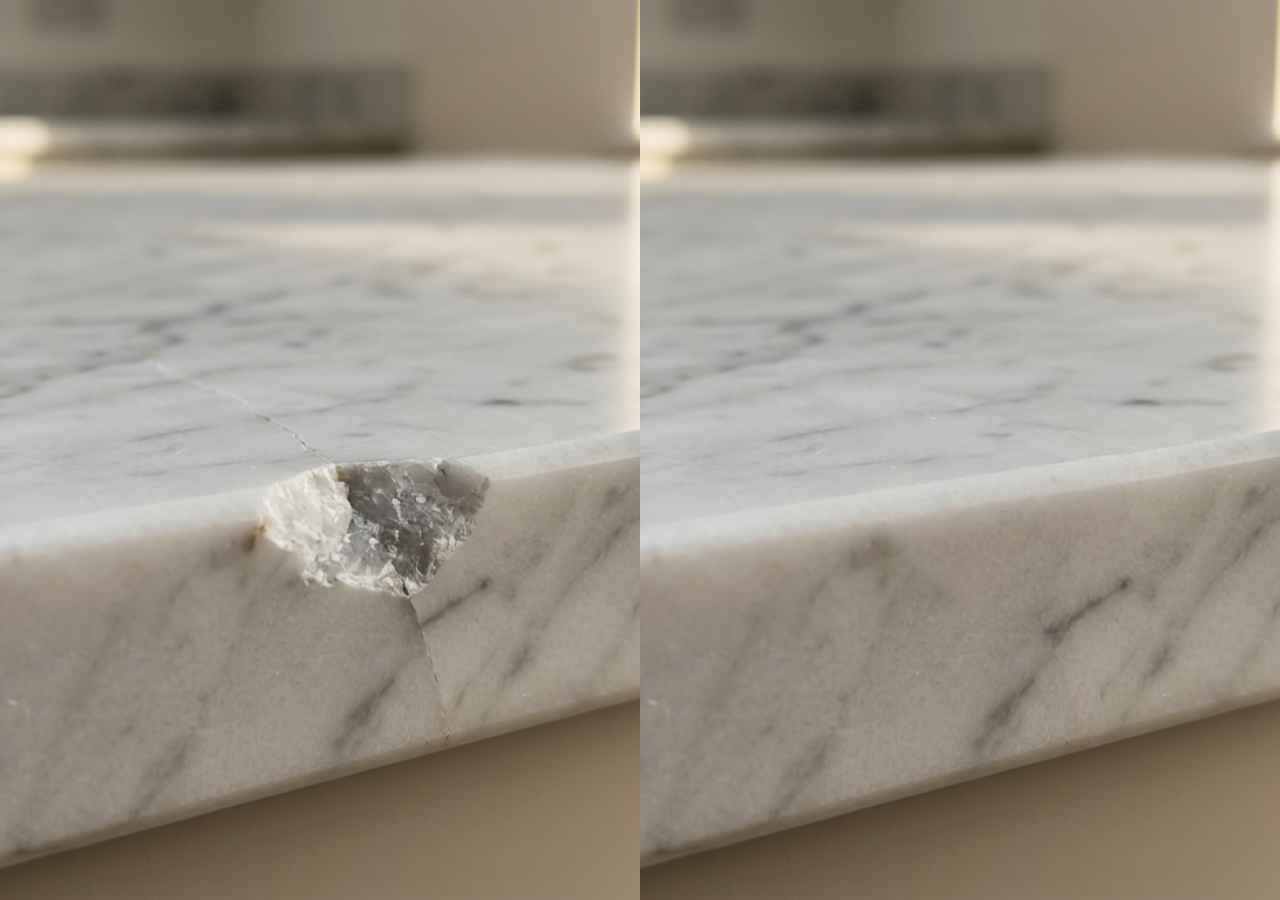
==== commit 02ffa486: "index: request native fullscreen from the Enter the experience click Add a click handler on the Ente" ====
--- a/index.html
+++ b/index.html
@@ -115,6 +115,28 @@
     window.addEventListener('load', function () {
       setTimeout(function () { document.body.classList.add('is-open'); }, 1500);
     });
+
+    /* Entering the experience requests native fullscreen. The request is made
+       directly inside the click handler to satisfy the browser user-gesture
+       requirement, then navigation to Stage 1 follows. */
+    var enterCta = document.querySelector('.reveal-cta');
+    if (enterCta) {
+      enterCta.addEventListener('click', function (e) {
+        e.preventDefault();
+        var target = enterCta.getAttribute('href');
+        var root = document.documentElement;
+        var request = root.requestFullscreen || root.webkitRequestFullscreen || root.msRequestFullscreen;
+        function go() { window.location.href = target; }
+        if (request) {
+          try {
+            var result = request.call(root);
+            if (result && result.then) { result.then(go, go); } else { go(); }
+          } catch (err) { go(); }
+        } else {
+          go();
+        }
+      });
+    }
   </script>
 
 </body>
